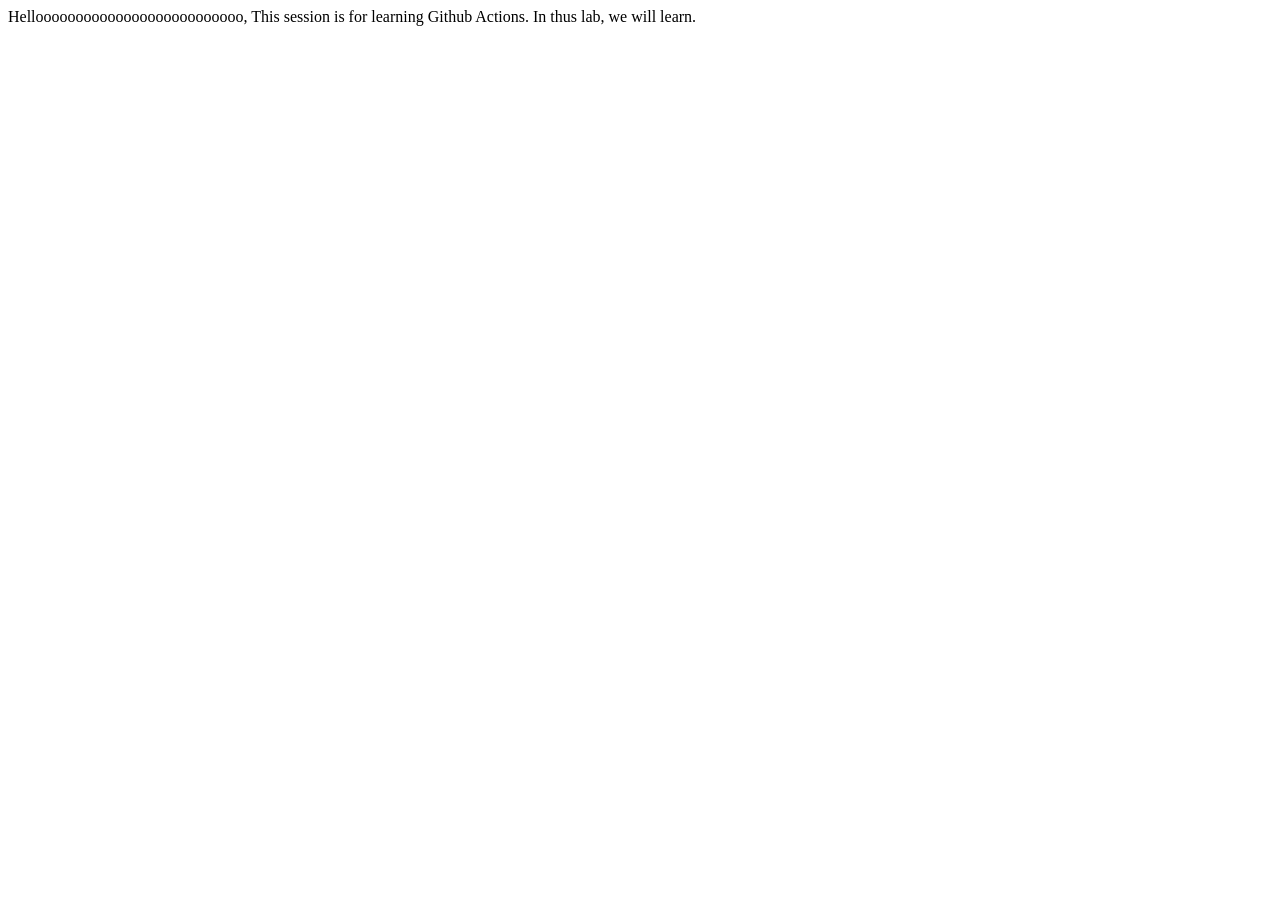
==== index.html @ be670cff "Yamal" ====
<!DOCTYPE html>
<html lang="en">
<head>
    <meta charset="UTF-8">
    <meta name="viewport" content="width=device-width, initial-scale=1.0">
    <title>Document</title>
</head>
<body>
    Helloooooooooooooooooooooooooo, This session is for learning Github Actions. In thus lab, we will learn.
</body>
</html>
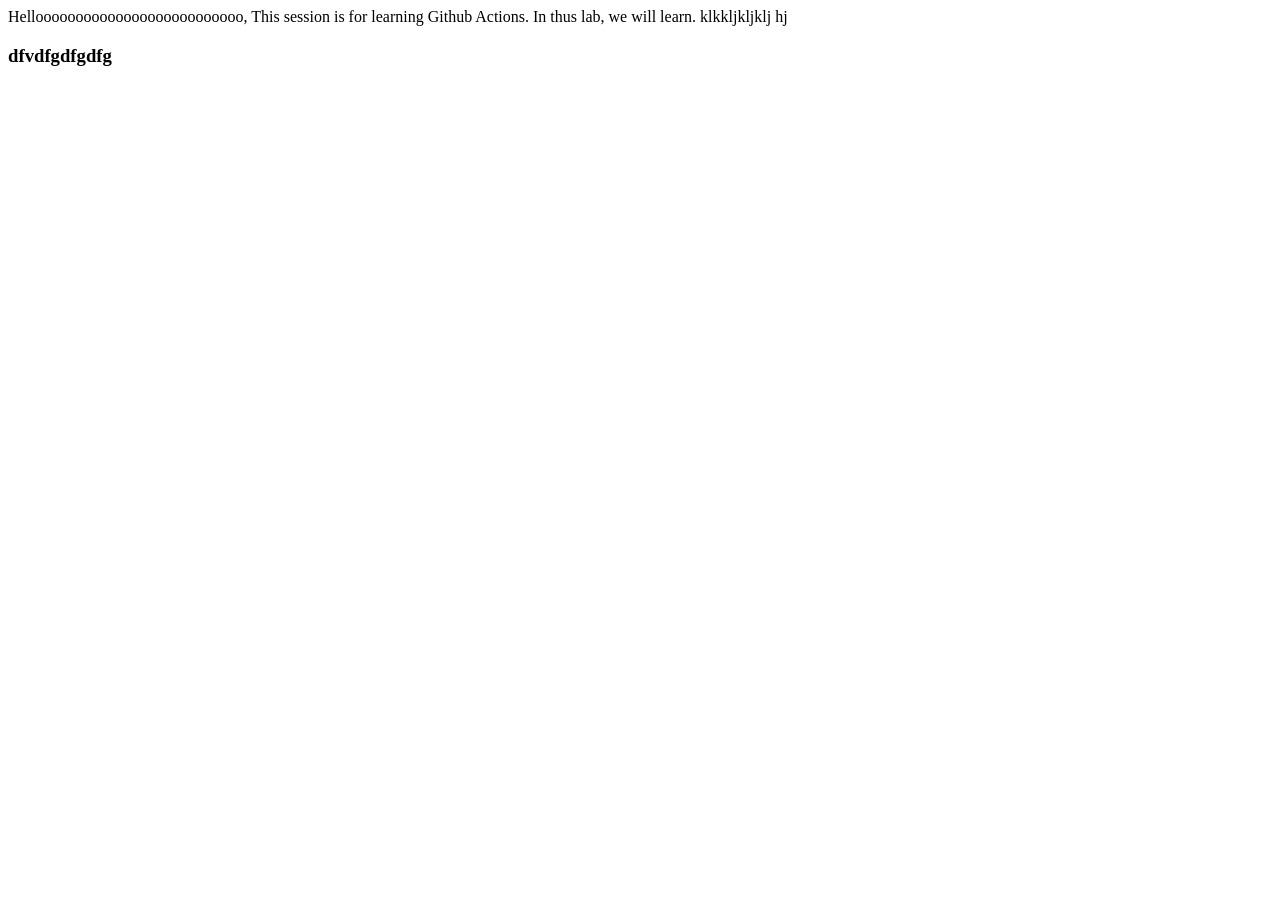
==== commit a0a67a9a: "Error message" ====
--- a/index.html
+++ b/index.html
@@ -7,5 +7,7 @@
 </head>
 <body>
     Helloooooooooooooooooooooooooo, This session is for learning Github Actions. In thus lab, we will learn.
+    klkkljkljklj hj
+    <h3>dfvdfgdfgdfg
 </body>
 </html>
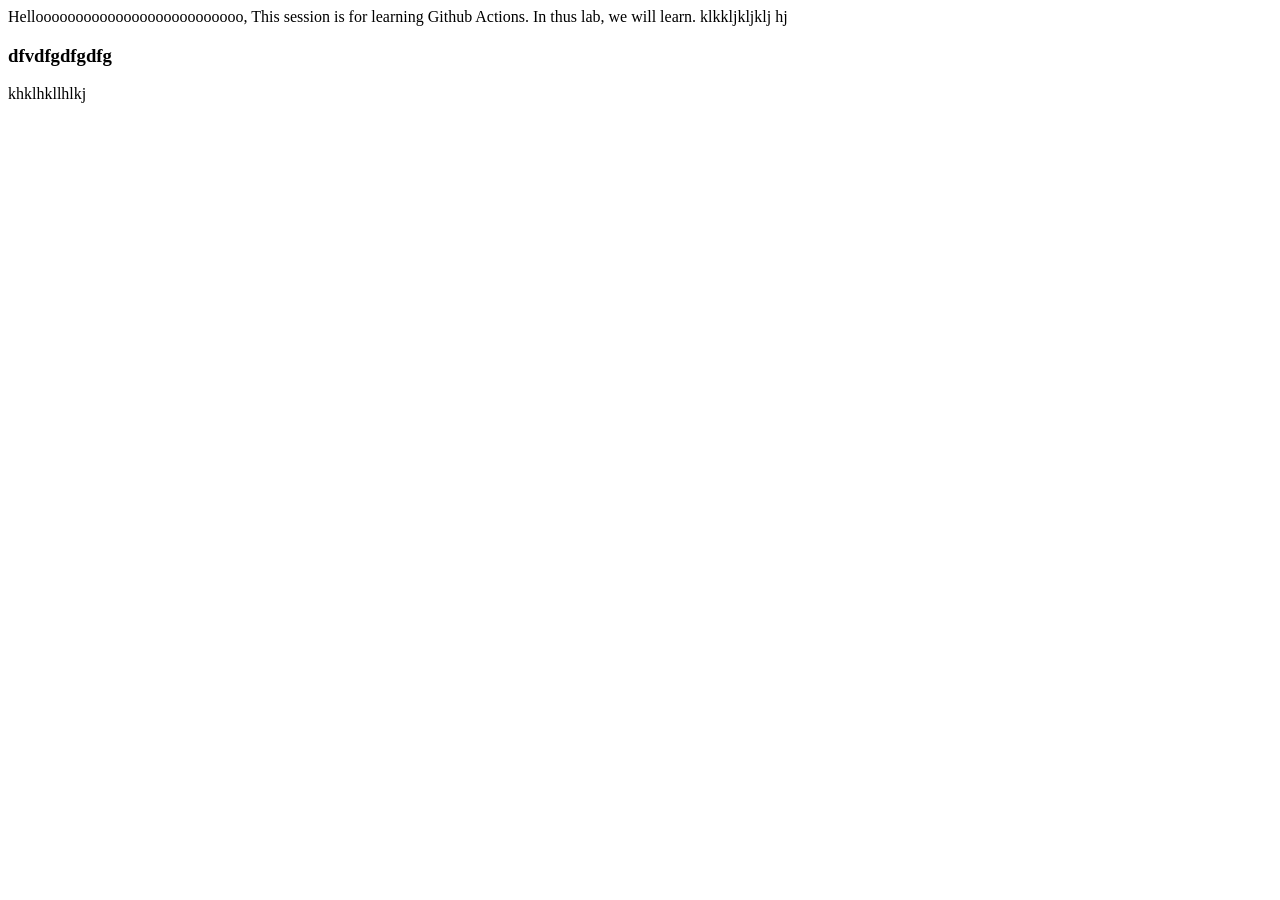
==== commit 4ec9df3c: "H3 error fix hmj" ====
--- a/index.html
+++ b/index.html
@@ -8,6 +8,7 @@
 <body>
     Helloooooooooooooooooooooooooo, This session is for learning Github Actions. In thus lab, we will learn.
     klkkljkljklj hj
-    <h3>dfvdfgdfgdfg
+    <h3>dfvdfgdfgdfg</h3>
+    khklhkllhlkj
 </body>
 </html>
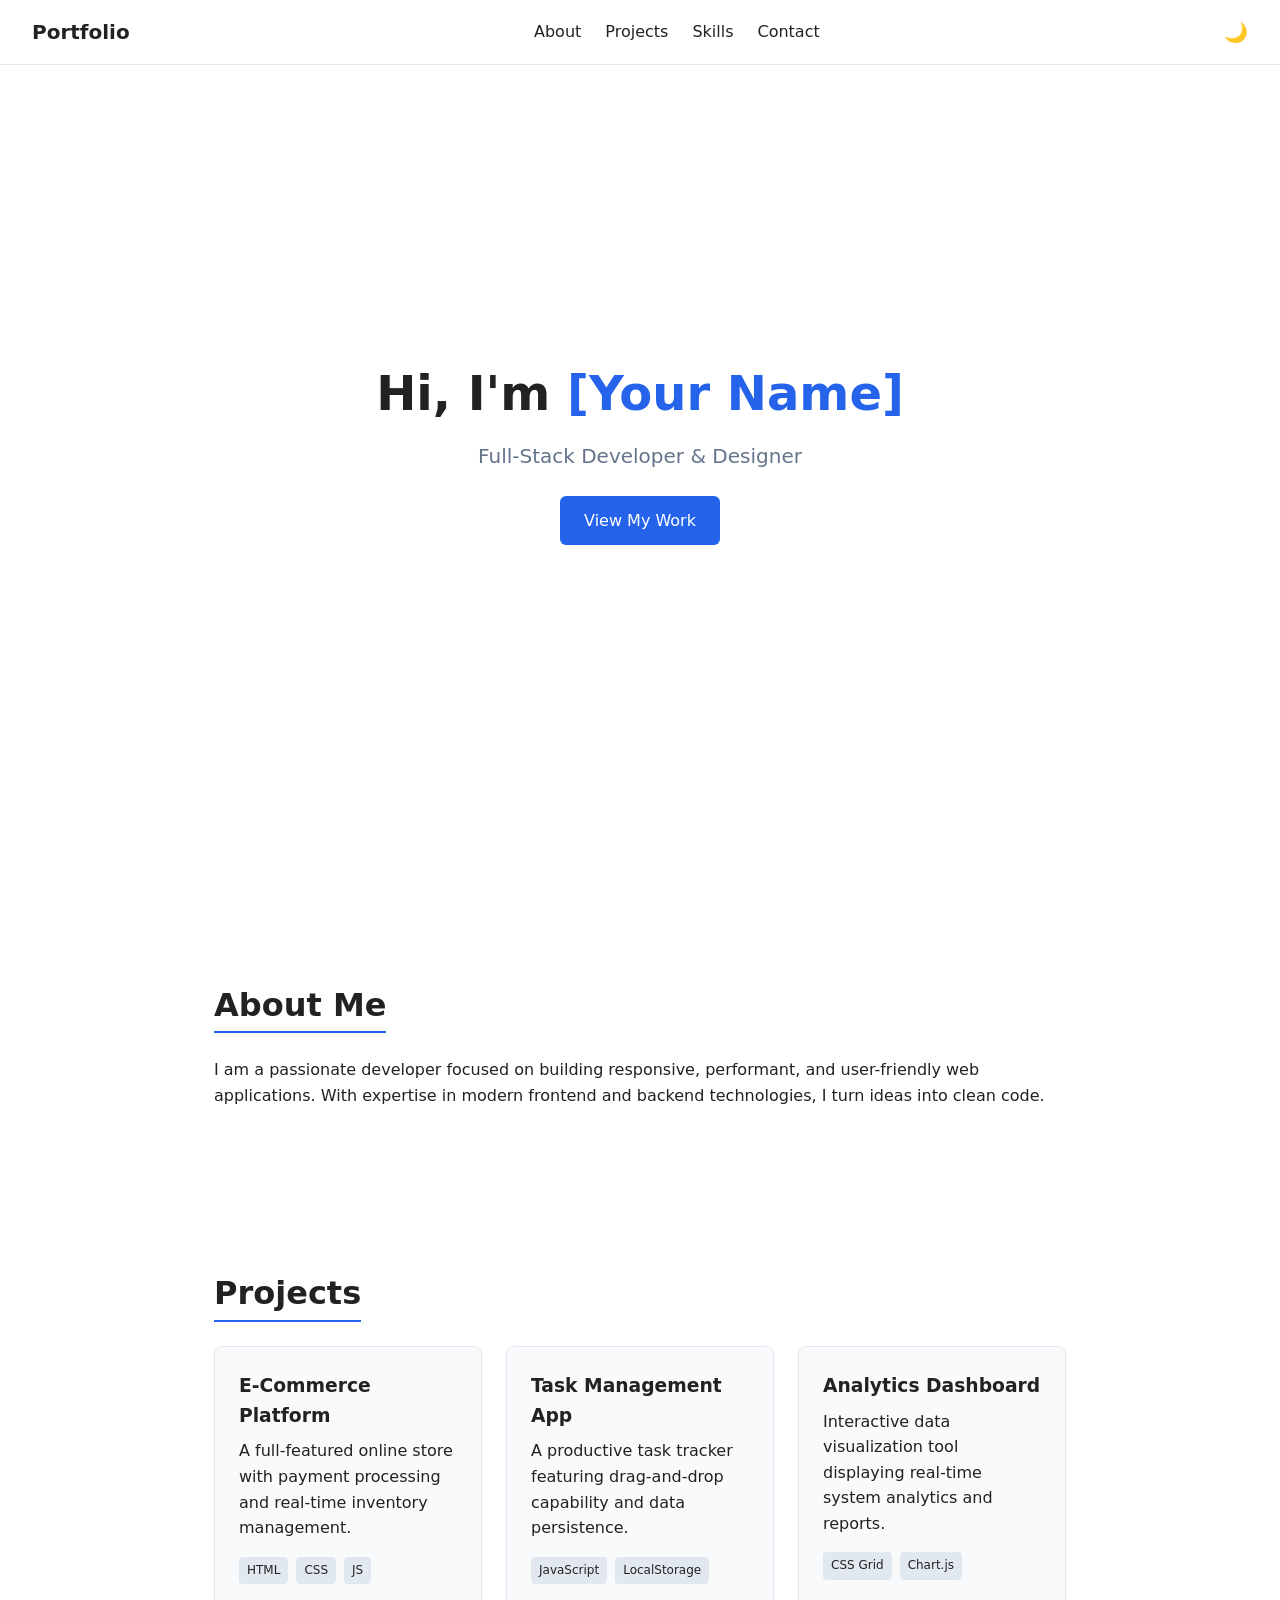
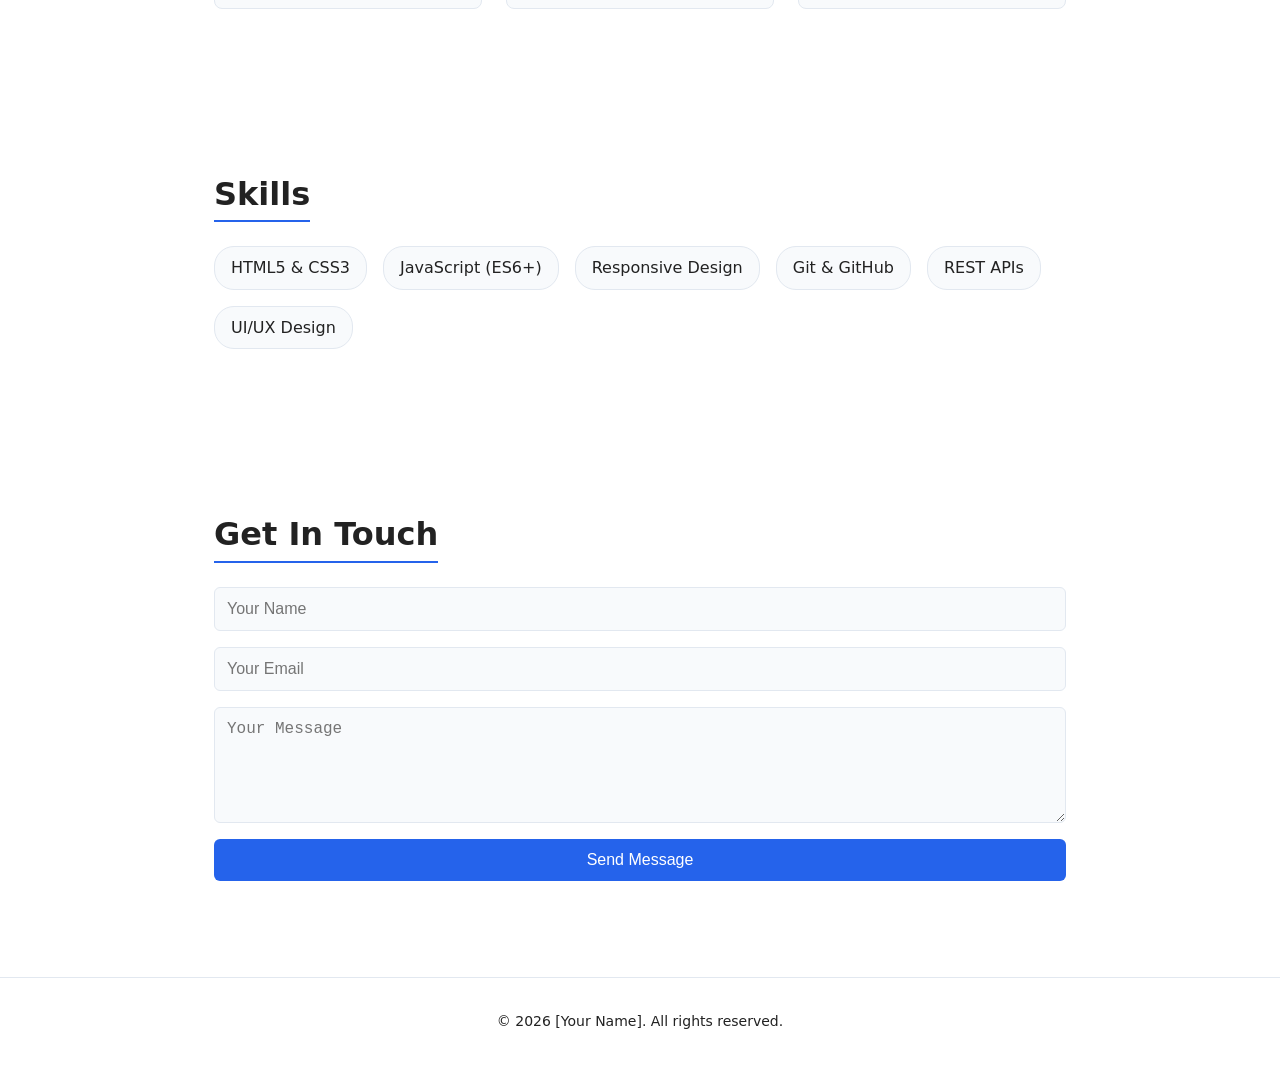
==== commit 8a331d9d: "Portfolio" ====
--- a/index.html
+++ b/index.html
@@ -1,14 +1,100 @@
 <!DOCTYPE html>
 <html lang="en">
 <head>
-    <meta charset="UTF-8">
-    <meta name="viewport" content="width=device-width, initial-scale=1.0">
-    <title>Document</title>
+  <meta charset="UTF-8" />
+  <meta name="viewport" content="width=device-width, initial-scale=1.0" />
+  <title>Professional Portfolio</title>
+  <link rel="stylesheet" href="style.css" />
+  <script src="script.js" defer></script>
 </head>
 <body>
-    Helloooooooooooooooooooooooooo, This session is for learning Github Actions. In thus lab, we will learn.
-    klkkljkljklj hj
-    <h3>dfvdfgdfgdfg</h3>
-    khklhkllhlkj
+
+  <!-- Navigation -->
+  <nav class="navbar">
+    <div class="logo">Portfolio</div>
+    <ul class="nav-links">
+      <li><a href="#about">About</a></li>
+      <li><a href="#projects">Projects</a></li>
+      <li><a href="#skills">Skills</a></li>
+      <li><a href="#contact">Contact</a></li>
+    </ul>
+    <button id="theme-toggle" aria-label="Toggle dark mode">🌙</button>
+  </nav>
+
+  <!-- Hero Section -->
+  <header class="hero">
+    <div class="hero-content">
+      <h1>Hi, I'm <span class="highlight">[Your Name]</span></h1>
+      <p class="tagline">Full-Stack Developer & Designer</p>
+      <a href="#projects" class="btn">View My Work</a>
+    </div>
+  </header>
+
+  <!-- About Section -->
+  <section id="about" class="section">
+    <h2>About Me</h2>
+    <p>
+      I am a passionate developer focused on building responsive, performant, and user-friendly web applications. With expertise in modern frontend and backend technologies, I turn ideas into clean code.
+    </p>
+  </section>
+
+  <!-- Projects Section -->
+  <section id="projects" class="section">
+    <h2>Projects</h2>
+    <div class="project-grid">
+      <div class="project-card">
+        <h3>E-Commerce Platform</h3>
+        <p>A full-featured online store with payment processing and real-time inventory management.</p>
+        <div class="tags">
+          <span>HTML</span><span>CSS</span><span>JS</span>
+        </div>
+      </div>
+      <div class="project-card">
+        <h3>Task Management App</h3>
+        <p>A productive task tracker featuring drag-and-drop capability and data persistence.</p>
+        <div class="tags">
+          <span>JavaScript</span><span>LocalStorage</span>
+        </div>
+      </div>
+      <div class="project-card">
+        <h3>Analytics Dashboard</h3>
+        <p>Interactive data visualization tool displaying real-time system analytics and reports.</p>
+        <div class="tags">
+          <span>CSS Grid</span><span>Chart.js</span>
+        </div>
+      </div>
+    </div>
+  </section>
+
+  <!-- Skills Section -->
+  <section id="skills" class="section">
+    <h2>Skills</h2>
+    <ul class="skills-list">
+      <li>HTML5 & CSS3</li>
+      <li>JavaScript (ES6+)</li>
+      <li>Responsive Design</li>
+      <li>Git & GitHub</li>
+      <li>REST APIs</li>
+      <li>UI/UX Design</li>
+    </ul>
+  </section>
+
+  <!-- Contact Section -->
+  <section id="contact" class="section">
+    <h2>Get In Touch</h2>
+    <form id="contact-form" class="contact-form">
+      <input type="text" id="name" placeholder="Your Name" required />
+      <input type="email" id="email" placeholder="Your Email" required />
+      <textarea id="message" rows="5" placeholder="Your Message" required></textarea>
+      <button type="submit" class="btn">Send Message</button>
+    </form>
+    <p id="form-status"></p>
+  </section>
+
+  <!-- Footer -->
+  <footer>
+    <p>&copy; 2026 [Your Name]. All rights reserved.</p>
+  </footer>
+
 </body>
 </html>
--- a/style.css
+++ b/style.css
@@ -0,0 +1,219 @@
+/* Color Palette & CSS Variables */
+:root {
+  --bg-color: #ffffff;
+  --text-color: #222222;
+  --primary-color: #2563eb;
+  --card-bg: #f8fafc;
+  --border-color: #e2e8f0;
+  --nav-bg: rgba(255, 255, 255, 0.9);
+}
+
+[data-theme="dark"] {
+  --bg-color: #0f172a;
+  --text-color: #f8fafc;
+  --primary-color: #3b82f6;
+  --card-bg: #1e293b;
+  --border-color: #334155;
+  --nav-bg: rgba(15, 23, 42, 0.9);
+}
+
+/* Global Styles */
+* {
+  margin: 0;
+  padding: 0;
+  box-sizing: border-box;
+}
+
+html {
+  scroll-behavior: smooth;
+}
+
+body {
+  font-family: system-ui, -apple-system, BlinkMacSystemFont, "Segoe UI", Roboto, sans-serif;
+  background-color: var(--bg-color);
+  color: var(--text-color);
+  line-height: 1.6;
+  transition: background-color 0.3s, color 0.3s;
+}
+
+/* Navigation */
+.navbar {
+  position: fixed;
+  top: 0;
+  width: 100%;
+  display: flex;
+  justify-content: space-between;
+  align-items: center;
+  padding: 1rem 2rem;
+  background: var(--nav-bg);
+  backdrop-filter: blur(8px);
+  border-bottom: 1px solid var(--border-color);
+  z-index: 1000;
+}
+
+.logo {
+  font-size: 1.25rem;
+  font-weight: 700;
+}
+
+.nav-links {
+  display: flex;
+  list-style: none;
+  gap: 1.5rem;
+}
+
+.nav-links a {
+  text-decoration: none;
+  color: var(--text-color);
+  font-weight: 500;
+  transition: color 0.2s;
+}
+
+.nav-links a:hover {
+  color: var(--primary-color);
+}
+
+#theme-toggle {
+  background: none;
+  border: none;
+  font-size: 1.2rem;
+  cursor: pointer;
+}
+
+/* Hero Section */
+.hero {
+  min-height: 100vh;
+  display: flex;
+  justify-content: center;
+  align-items: center;
+  text-align: center;
+  padding: 0 1rem;
+}
+
+.hero h1 {
+  font-size: 3rem;
+  margin-bottom: 0.5rem;
+}
+
+.highlight {
+  color: var(--primary-color);
+}
+
+.tagline {
+  font-size: 1.25rem;
+  color: #64748b;
+  margin-bottom: 1.5rem;
+}
+
+.btn {
+  display: inline-block;
+  padding: 0.75rem 1.5rem;
+  background-color: var(--primary-color);
+  color: #ffffff;
+  text-decoration: none;
+  border: none;
+  border-radius: 6px;
+  cursor: pointer;
+  font-size: 1rem;
+  transition: opacity 0.2s;
+}
+
+.btn:hover {
+  opacity: 0.9;
+}
+
+/* Layout Sections */
+.section {
+  max-width: 900px;
+  margin: 0 auto;
+  padding: 5rem 1.5rem;
+}
+
+.section h2 {
+  font-size: 2rem;
+  margin-bottom: 1.5rem;
+  border-bottom: 2px solid var(--primary-color);
+  display: inline-block;
+}
+
+/* Projects Grid */
+.project-grid {
+  display: grid;
+  grid-template-columns: repeat(auto-fit, minmax(250px, 1fr));
+  gap: 1.5rem;
+}
+
+.project-card {
+  background-color: var(--card-bg);
+  border: 1px solid var(--border-color);
+  border-radius: 8px;
+  padding: 1.5rem;
+  transition: transform 0.2s;
+}
+
+.project-card:hover {
+  transform: translateY(-4px);
+}
+
+.project-card h3 {
+  margin-bottom: 0.5rem;
+}
+
+.tags {
+  margin-top: 1rem;
+  display: flex;
+  gap: 0.5rem;
+  flex-wrap: wrap;
+}
+
+.tags span {
+  font-size: 0.75rem;
+  background: var(--border-color);
+  padding: 0.25rem 0.5rem;
+  border-radius: 4px;
+}
+
+/* Skills List */
+.skills-list {
+  display: flex;
+  flex-wrap: wrap;
+  gap: 1rem;
+  list-style: none;
+}
+
+.skills-list li {
+  background-color: var(--card-bg);
+  border: 1px solid var(--border-color);
+  padding: 0.5rem 1rem;
+  border-radius: 20px;
+}
+
+/* Contact Form */
+.contact-form {
+  display: flex;
+  flex-direction: column;
+  gap: 1rem;
+}
+
+.contact-form input,
+.contact-form textarea {
+  padding: 0.75rem;
+  border: 1px solid var(--border-color);
+  border-radius: 6px;
+  background-color: var(--card-bg);
+  color: var(--text-color);
+  font-size: 1rem;
+}
+
+#form-status {
+  margin-top: 1rem;
+  font-weight: 500;
+}
+
+/* Footer */
+footer {
+  text-align: center;
+  padding: 2rem;
+  border-top: 1px solid var(--border-color);
+  font-size: 0.875rem;
+}
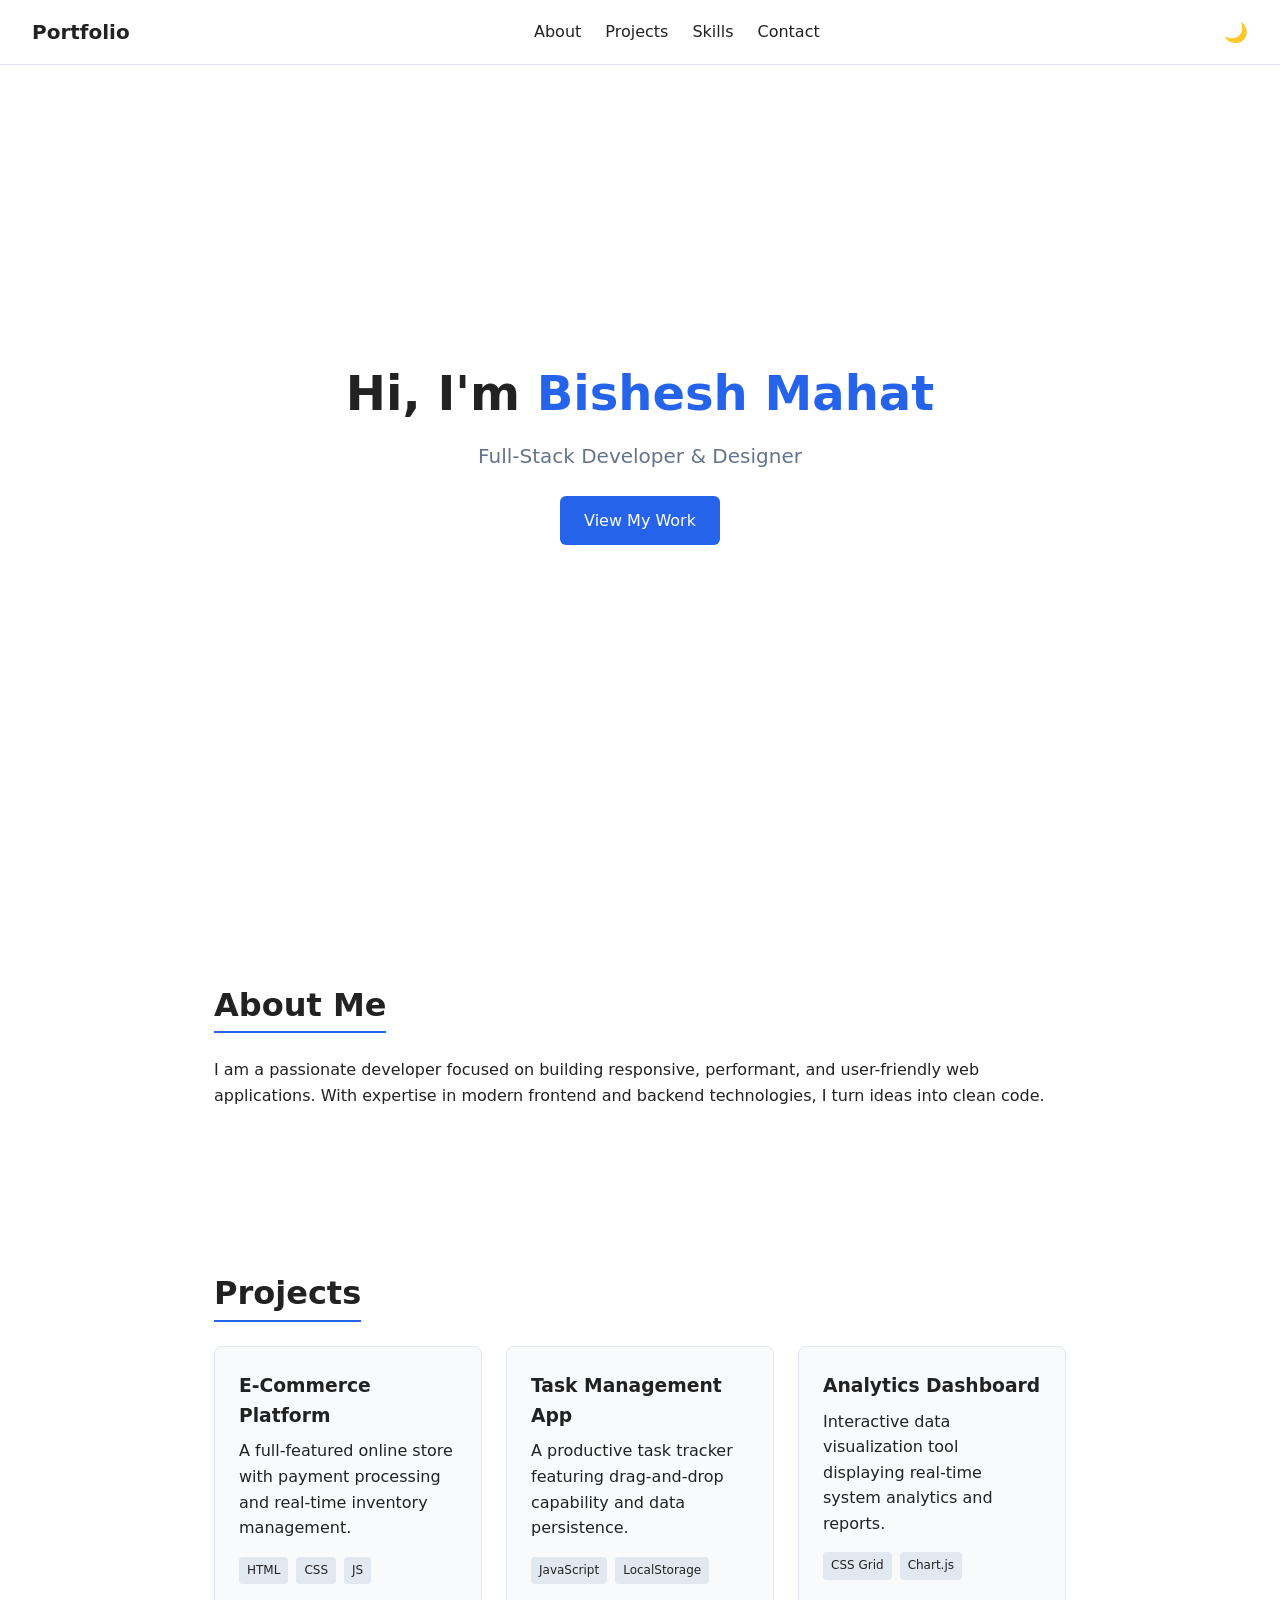
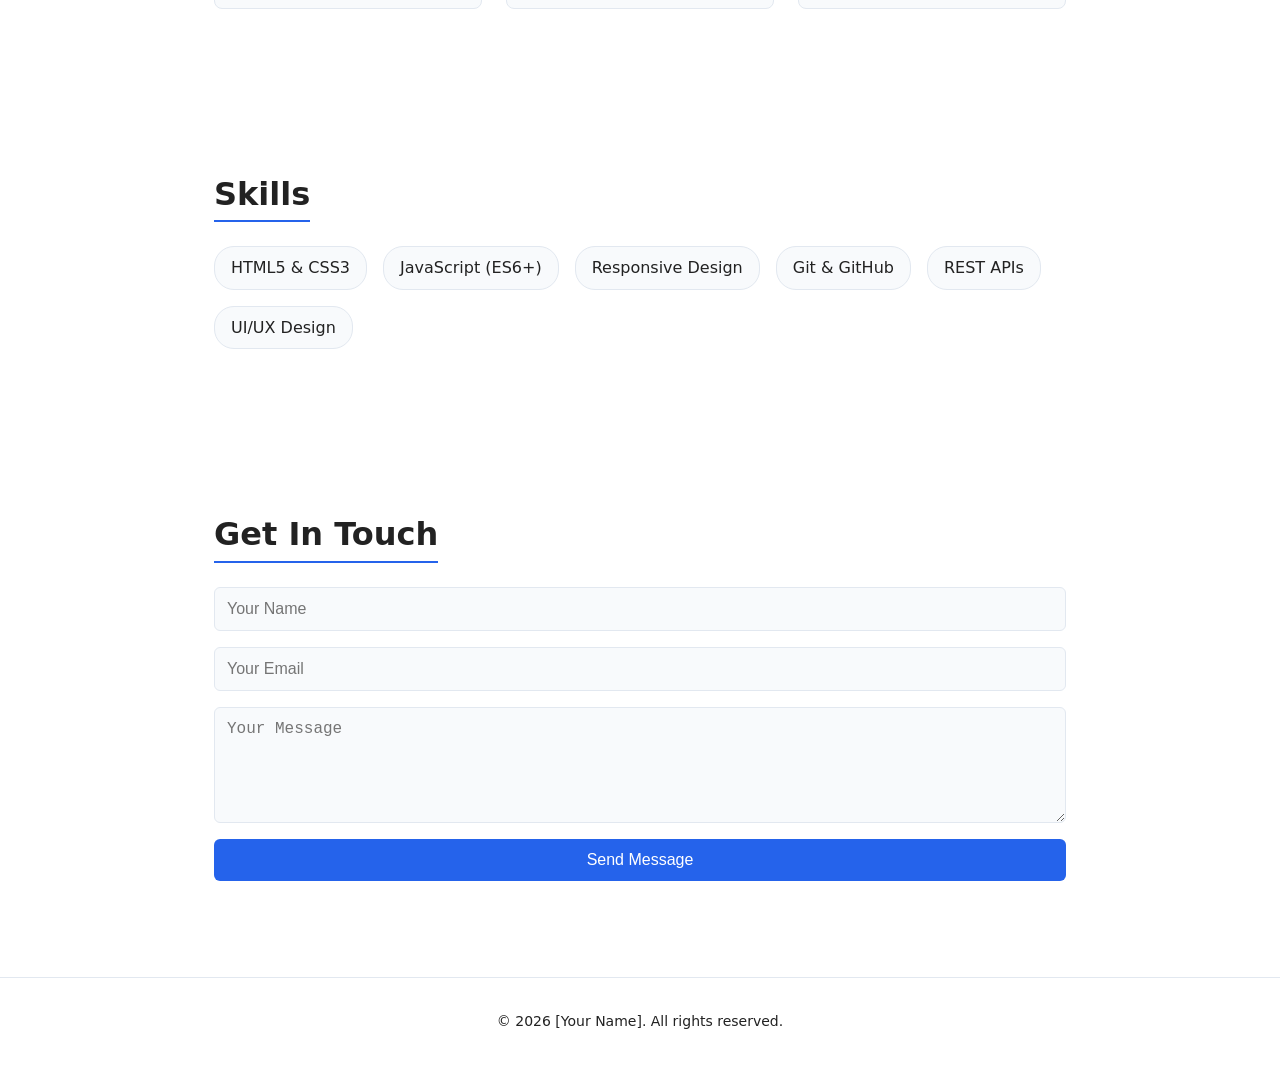
==== commit c0d85e42: "Name" ====
--- a/index.html
+++ b/index.html
@@ -24,7 +24,7 @@
   <!-- Hero Section -->
   <header class="hero">
     <div class="hero-content">
-      <h1>Hi, I'm <span class="highlight">[Your Name]</span></h1>
+      <h1>Hi, I'm <span class="highlight">Bishesh Mahat</span></h1>
       <p class="tagline">Full-Stack Developer & Designer</p>
       <a href="#projects" class="btn">View My Work</a>
     </div>
